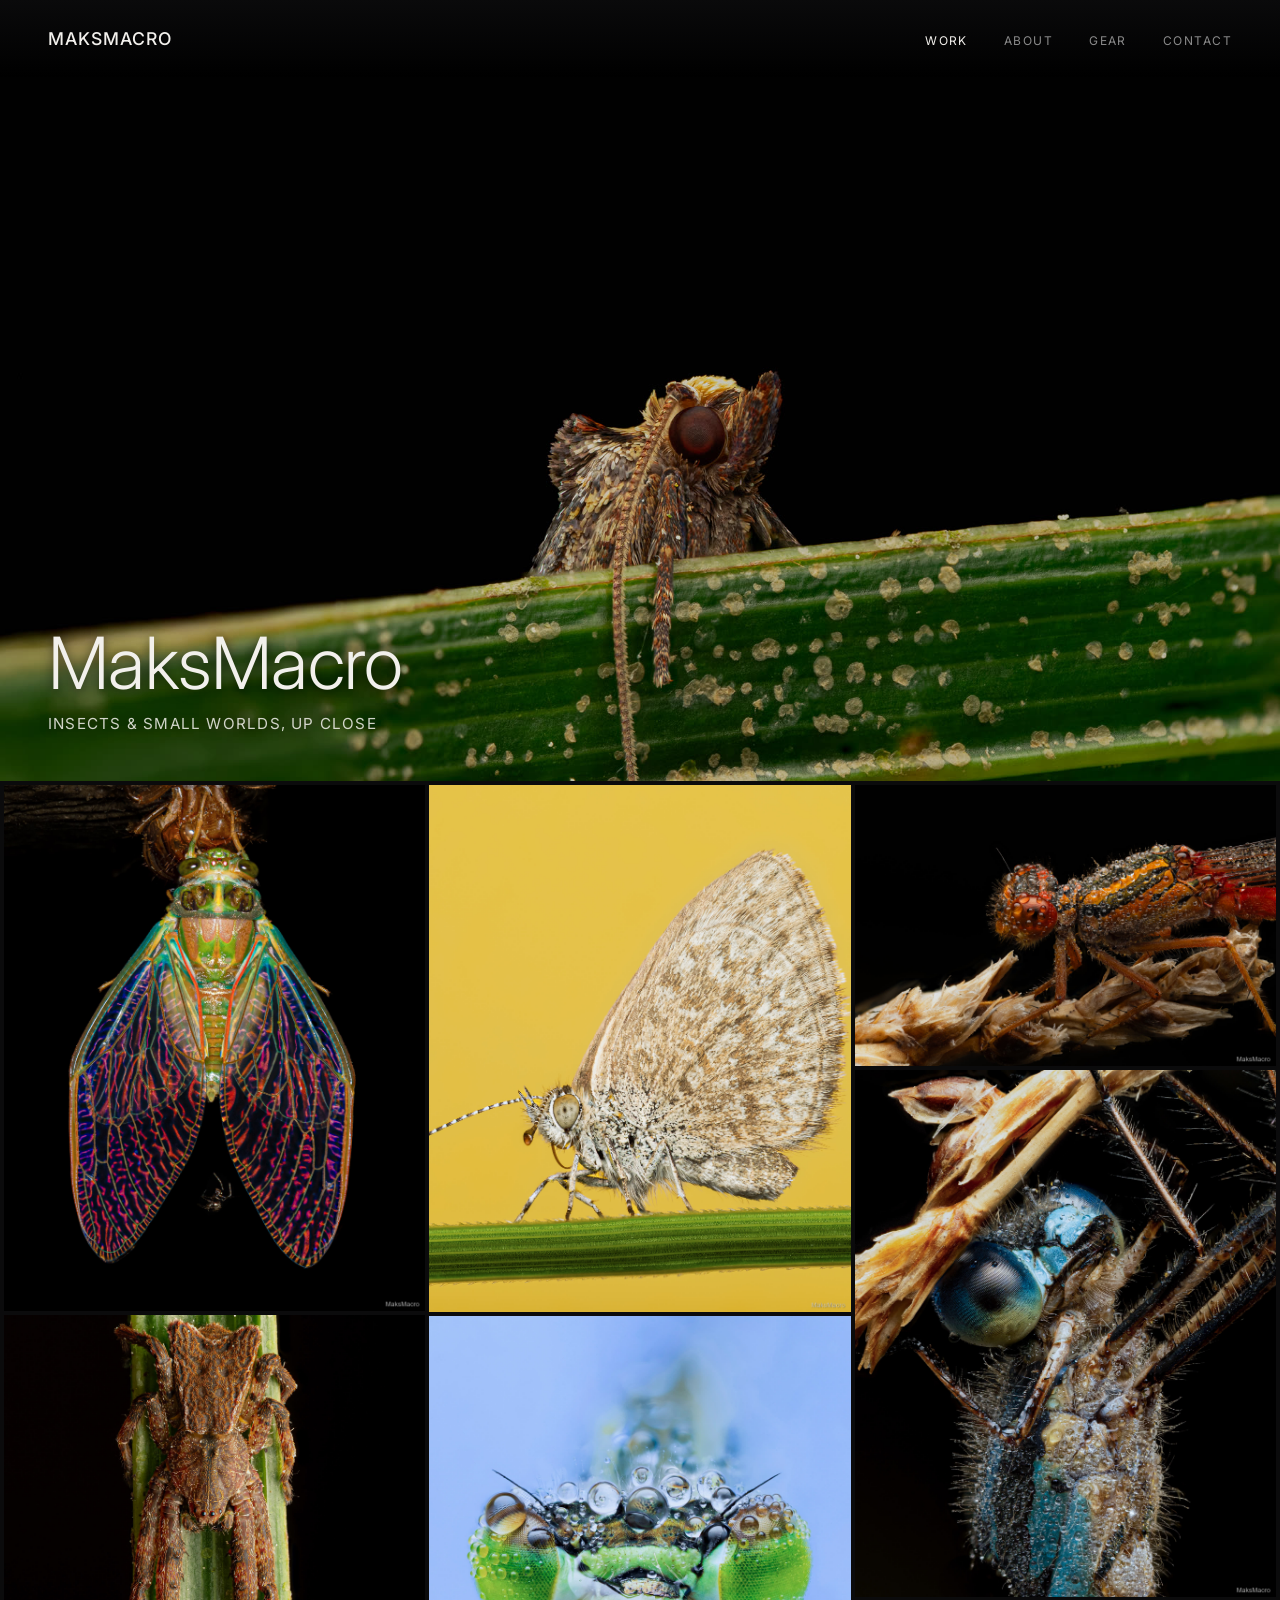
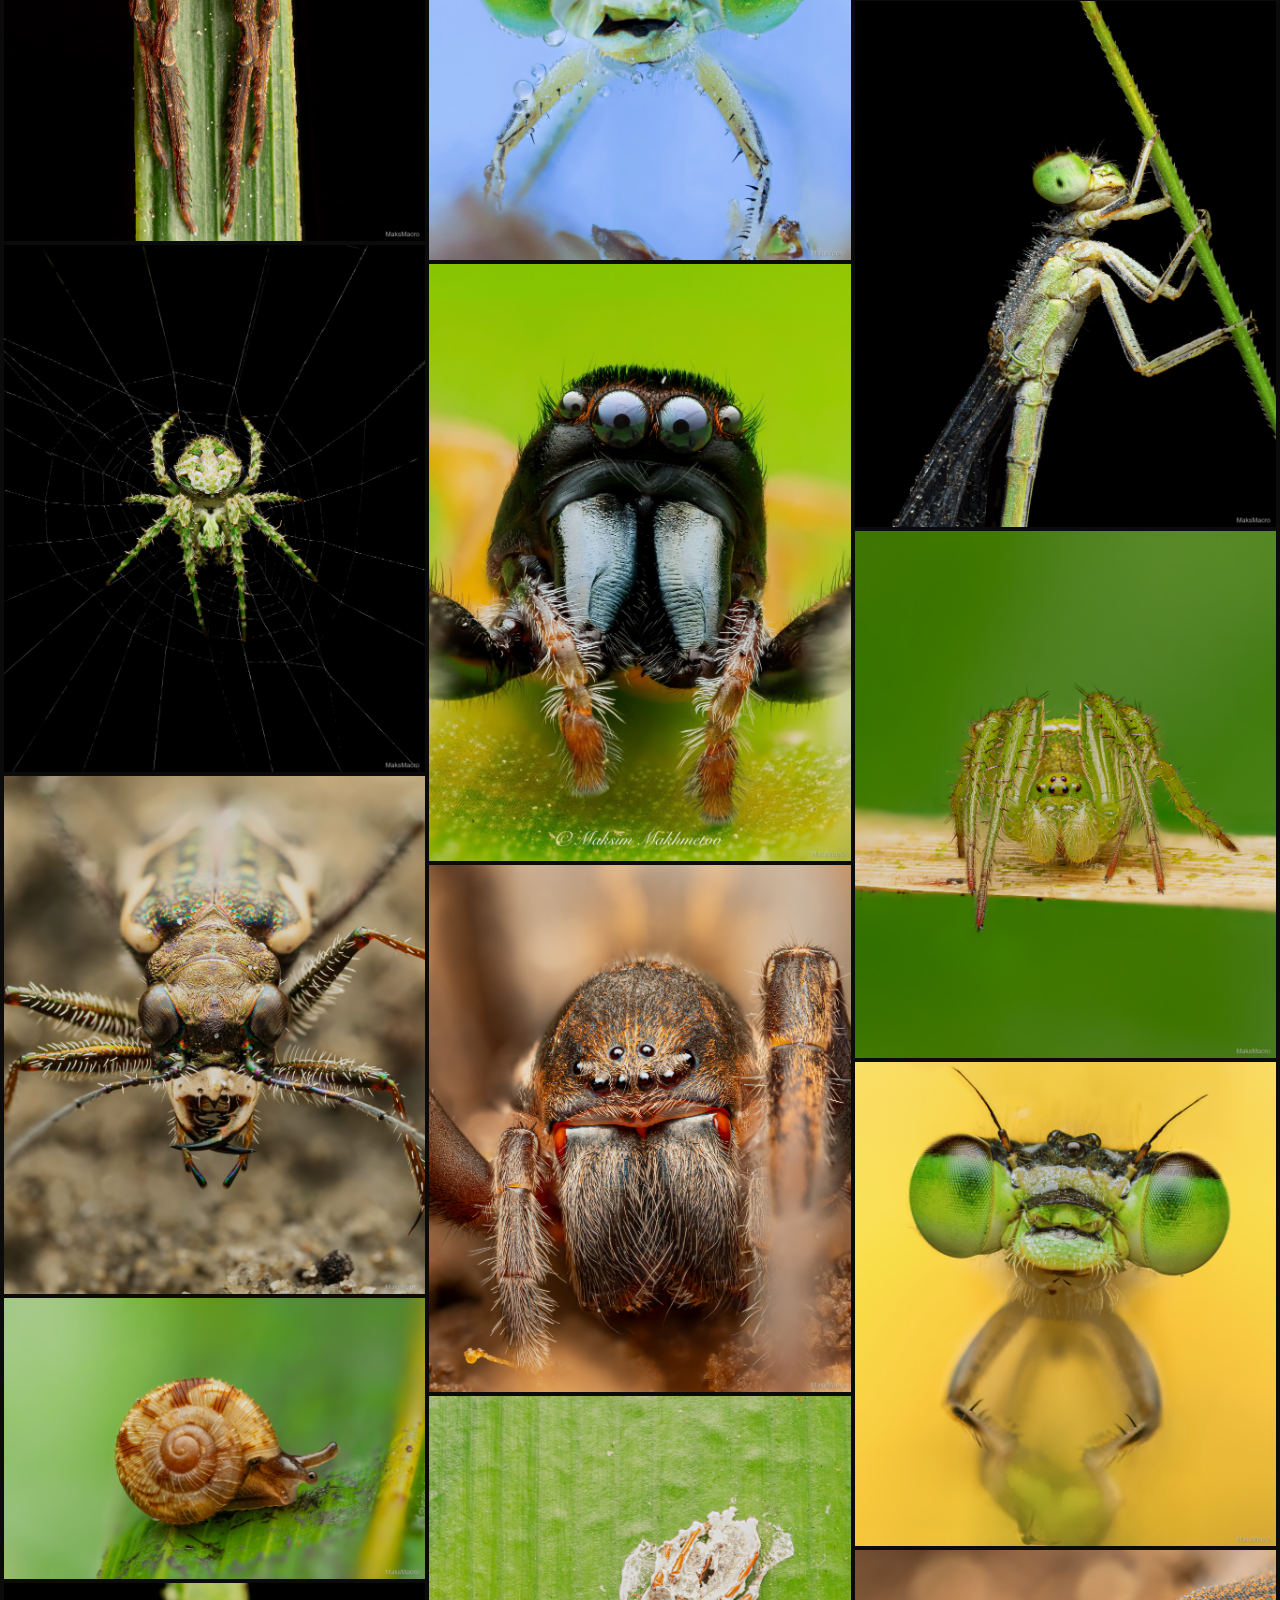
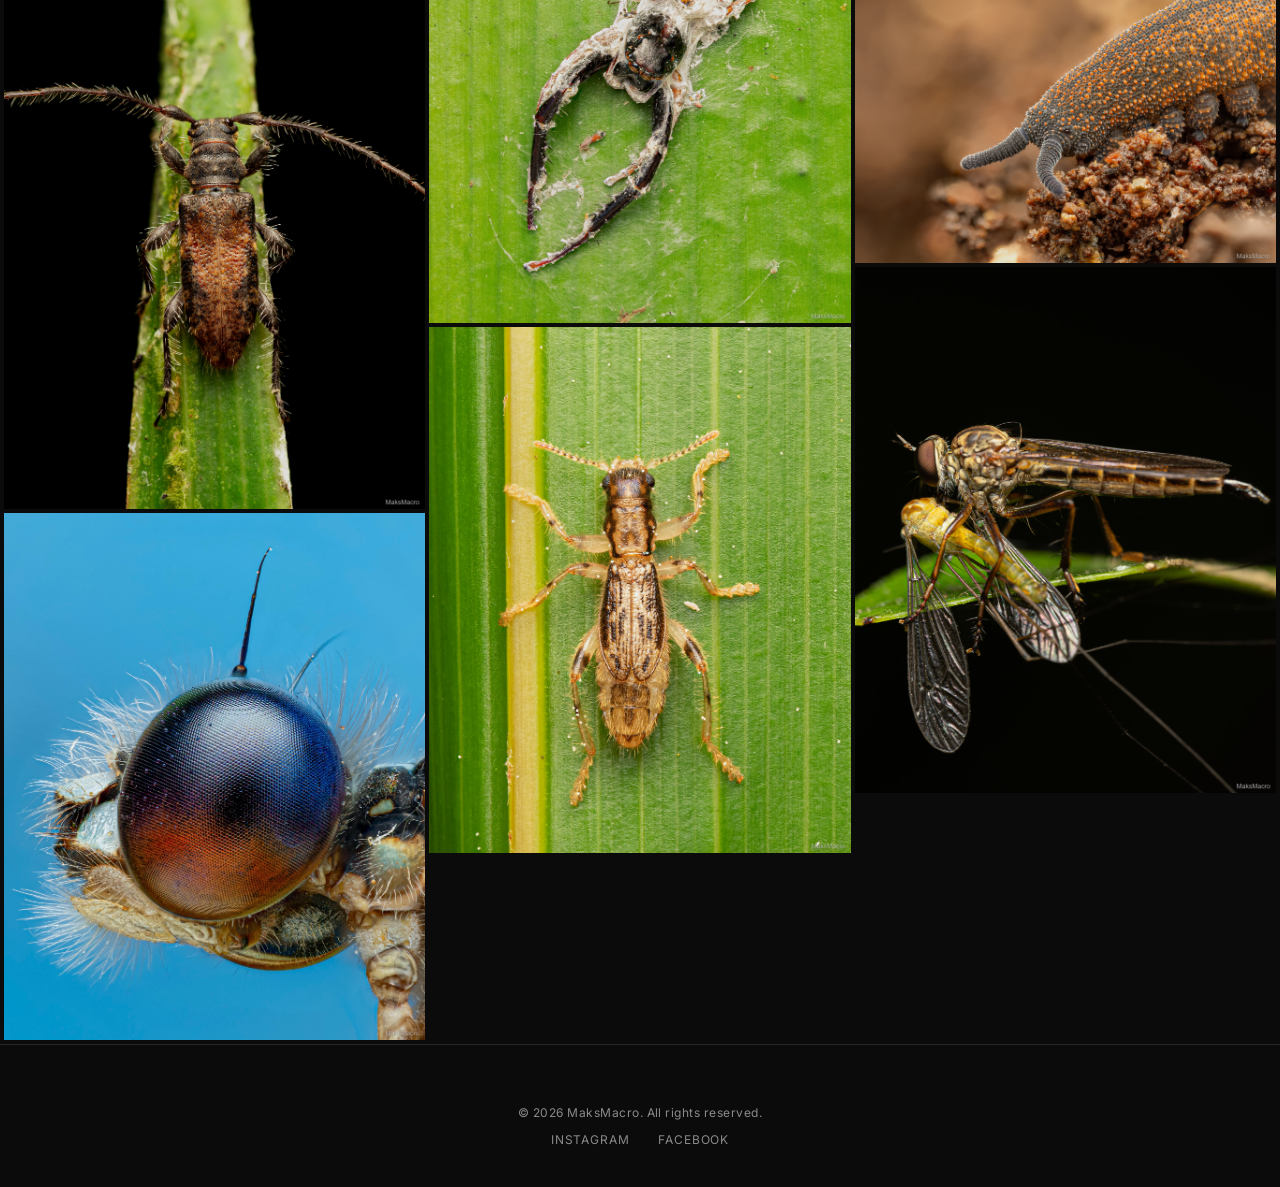
==== index.html @ b93abe4e "Initial Site" ====
<!DOCTYPE html>
<html lang="en">
<head>
<meta charset="UTF-8">
<meta name="viewport" content="width=device-width, initial-scale=1.0">
<title>MaksMacro Photography</title>
<link rel="preconnect" href="https://fonts.googleapis.com">
<link rel="preconnect" href="https://fonts.gstatic.com" crossorigin>
<link href="https://fonts.googleapis.com/css2?family=Inter:wght@300;400;500;600&display=swap" rel="stylesheet">
<link rel="icon" type="image/png" sizes="32x32" href="favicon-32.png">
<link rel="icon" type="image/png" sizes="512x512" href="favicon.png">
<link rel="stylesheet" href="style.css">
</head>
<body>
  <header>
    <a class="wordmark" href="index.html">MaksMacro</a>
    <nav>
      <a href="index.html" class="active">Work</a>
      <a href="about.html">About</a>
      <a href="gear.html">Gear</a>
      <a href="contact.html">Contact</a>
    </nav>
  </header>

  <section class="hero">
    <img class="hero-fg" src="images/macro-08.jpg" alt="Macro shot of a moth on a leaf">
    <div class="hero-caption">
      <h1>MaksMacro</h1>
      <p>Insects &amp; small worlds, up close</p>
    </div>
  </section>

  <main class="gallery">
    <figure><img src="images/Cicada.JPG" alt="Macro shot of a cicada" loading="lazy"></figure>
    <figure><img src="images/Spider.jpg" alt="Macro shot of a spider" loading="lazy"></figure>
    <figure><img src="images/cryptic-2.jpg" alt="Macro shot of a cryptic orb-weaver spider" loading="lazy"></figure>
    <figure><img src="images/tiger-portrait.jpg" alt="Macro portrait" loading="lazy"></figure>
    <figure><img src="images/snail.jpg" alt="Macro shot of a snail" loading="lazy"></figure>
    <figure><img src="images/beetles.jpg" alt="Macro shot of beetles" loading="lazy"></figure>
    <figure><img src="images/blueside.jpg" alt="Macro photograph" loading="lazy"></figure>
    <figure><img src="images/fav.jpg" alt="Macro photograph" loading="lazy"></figure>
    <figure><img src="images/greenie.jpg" alt="Macro photograph" loading="lazy"></figure>
    <figure><img src="images/workinprog-1.jpg" alt="Macro photograph" loading="lazy"></figure>
    <figure><img src="images/macro-01.jpg" alt="Macro photograph" loading="lazy"></figure>
    <figure><img src="images/macro-02.jpg" alt="Macro photograph" loading="lazy"></figure>
    <figure><img src="images/macro-03.jpg" alt="Macro photograph" loading="lazy"></figure>
    <figure><img src="images/macro-04.jpg" alt="Macro photograph" loading="lazy"></figure>
    <figure><img src="images/macro-05.jpg" alt="Macro photograph" loading="lazy"></figure>
    <figure><img src="images/macro-06.jpg" alt="Macro photograph" loading="lazy"></figure>
    <figure><img src="images/macro-07.jpg" alt="Macro photograph" loading="lazy"></figure>
    <figure><img src="images/macro-09.jpg" alt="Macro photograph" loading="lazy"></figure>
    <figure><img src="images/velvet.jpg" alt="Macro shot of a velvet worm" loading="lazy"></figure>
    <figure><img src="images/macro-10.jpg" alt="Macro photograph" loading="lazy"></figure>
  </main>

  <div class="lightbox" id="lightbox">
    <button class="lb-close" aria-label="Close">&times;</button>
    <button class="lb-prev" aria-label="Previous">&#10094;</button>
    <img id="lightbox-img" src="" alt="">
    <button class="lb-next" aria-label="Next">&#10095;</button>
  </div>

  <footer>
    <p>&copy; 2026 MaksMacro. All rights reserved.</p>
    <div class="socials">
      <a href="https://www.instagram.com/maks_macro/" target="_blank" rel="noopener">Instagram</a>
      <a href="https://www.facebook.com/people/MaksMacro/61593392133155/" target="_blank" rel="noopener">Facebook</a>
    </div>
  </footer>

  <script src="lightbox.js"></script>
</body>
</html>
---- style.css ----
:root {
  --bg: #0b0b0c;
  --fg: #f2f0ec;
  --muted: #8a8a8a;
  --line: #262626;
}

* { box-sizing: border-box; }

body {
  margin: 0;
  background: var(--bg);
  color: var(--fg);
  font-family: 'Inter', system-ui, sans-serif;
}

h1, h2 {
  font-family: 'Inter', system-ui, sans-serif;
  font-weight: 300;
  letter-spacing: -0.01em;
  margin: 0;
}

header {
  display: flex;
  justify-content: space-between;
  align-items: center;
  padding: 1.75rem 3rem;
  flex-wrap: wrap;
  gap: 1rem;
  position: sticky;
  top: 0;
  z-index: 10;
  background: linear-gradient(to bottom, rgba(11,11,12,0.9), rgba(11,11,12,0));
  backdrop-filter: blur(6px);
}

.wordmark {
  font-family: 'Inter', system-ui, sans-serif;
  font-weight: 500;
  font-size: 1.1rem;
  letter-spacing: 0.06em;
  text-transform: uppercase;
  color: var(--fg);
  text-decoration: none;
}

nav a {
  color: var(--muted);
  text-decoration: none;
  margin-left: 2rem;
  font-size: 0.75rem;
  letter-spacing: 0.12em;
  text-transform: uppercase;
  transition: color 0.2s ease;
}

nav a:hover,
nav a.active { color: var(--fg); }

.hero {
  position: relative;
  height: 88vh;
  min-height: 420px;
  max-height: 900px;
  margin-top: -5.5rem;
  background: #000;
}

.hero img {
  position: absolute;
  top: 0;
  left: 0;
  width: 100%;
  height: 100%;
  display: block;
}

.hero-fg {
  object-fit: cover;
  object-position: center;
  filter: brightness(0.85);
}

.hero-caption {
  position: absolute;
  left: 3rem;
  bottom: 3rem;
  text-shadow: 0 2px 12px rgba(0,0,0,0.6);
}

.hero-caption h1 {
  font-size: clamp(2.4rem, 6vw, 4.5rem);
}

.hero-caption p {
  margin: 0.5rem 0 0;
  color: var(--fg);
  font-size: 0.95rem;
  letter-spacing: 0.08em;
  text-transform: uppercase;
  opacity: 0.85;
}

.gallery {
  columns: 3 320px;
  column-gap: 4px;
  padding: 4px;
}

.gallery figure {
  margin: 0 0 4px;
  break-inside: avoid;
}

.gallery img {
  display: block;
  width: 100%;
  height: auto;
  cursor: zoom-in;
  transition: transform 0.5s ease;
}

.gallery figure:hover img {
  transform: scale(1.02);
}

.gallery figure:hover img {
  transform: scale(1.04);
}

.page {
  max-width: 900px;
  margin: 0 auto;
  padding: 5rem 3rem;
  line-height: 1.7;
}

.page h2 {
  font-size: 2.4rem;
  margin-bottom: 1.25rem;
}

.page p {
  color: #cfcfcf;
}

.about {
  display: grid;
  grid-template-columns: 1fr 1.2fr;
  gap: 3rem;
  align-items: center;
}

.about img {
  width: 100%;
  height: auto;
  display: block;
  border: 1px solid var(--line);
}

@media (max-width: 720px) {
  .about { grid-template-columns: 1fr; }
}

.contact {
  text-align: center;
}

.contact .email {
  display: inline-block;
  margin-top: 1.5rem;
  font-family: 'Inter', system-ui, sans-serif;
  font-weight: 300;
  font-size: 1.6rem;
  color: var(--fg);
  text-decoration: none;
  border-bottom: 1px solid var(--line);
  padding-bottom: 0.25rem;
}

.contact .email:hover { border-color: var(--fg); }

.contact .socials {
  margin-top: 2.5rem;
}

footer {
  text-align: center;
  color: var(--muted);
  font-size: 0.75rem;
  letter-spacing: 0.04em;
  padding: 3rem 2rem 2.5rem;
  border-top: 1px solid var(--line);
}

.socials {
  margin-top: 0.75rem;
}

.socials a {
  color: var(--muted);
  text-decoration: none;
  margin: 0 0.75rem;
  font-size: 0.75rem;
  letter-spacing: 0.08em;
  text-transform: uppercase;
}

.socials a:hover { color: var(--fg); }

.lightbox {
  display: none;
  position: fixed;
  inset: 0;
  background: rgba(0,0,0,0.92);
  z-index: 100;
  align-items: center;
  justify-content: center;
}

.lightbox.open { display: flex; }

.lightbox img {
  max-width: 90vw;
  max-height: 90vh;
  object-fit: contain;
}

.lb-close, .lb-prev, .lb-next {
  position: absolute;
  background: none;
  border: none;
  color: var(--fg);
  font-size: 2rem;
  cursor: pointer;
  padding: 1rem;
  opacity: 0.8;
}

.lb-close:hover, .lb-prev:hover, .lb-next:hover { opacity: 1; }

.lb-close { top: 0.5rem; right: 1rem; }
.lb-prev { left: 0.5rem; top: 50%; transform: translateY(-50%); }
.lb-next { right: 0.5rem; top: 50%; transform: translateY(-50%); }

@media (max-width: 600px) {
  .lb-prev, .lb-next { font-size: 1.4rem; padding: 0.5rem; }
}

.contact-form {
  display: flex;
  flex-direction: column;
  gap: 1rem;
  max-width: 420px;
  margin: 2.5rem auto 0;
  text-align: left;
}

.contact-form input,
.contact-form textarea {
  background: #161616;
  border: 1px solid var(--line);
  color: var(--fg);
  padding: 0.75rem 1rem;
  font-family: 'Inter', system-ui, sans-serif;
  font-size: 0.95rem;
  border-radius: 2px;
}

.contact-form input:focus,
.contact-form textarea:focus {
  outline: none;
  border-color: var(--fg);
}

.contact-form button {
  background: var(--fg);
  color: var(--bg);
  border: none;
  padding: 0.75rem;
  font-family: 'Inter', system-ui, sans-serif;
  font-size: 0.8rem;
  letter-spacing: 0.1em;
  text-transform: uppercase;
  cursor: pointer;
  border-radius: 2px;
}

.contact-form button:hover { opacity: 0.85; }

.gear-list {
  list-style: none;
  margin: 2.5rem 0 0;
  padding: 0;
  display: grid;
  gap: 1.5rem;
}

.gear-list li {
  padding-bottom: 1.5rem;
  border-bottom: 1px solid var(--line);
}

.gear-list h3 {
  margin: 0 0 0.25rem;
  font-size: 0.75rem;
  letter-spacing: 0.1em;
  text-transform: uppercase;
  color: var(--muted);
  font-weight: 400;
}

.gear-list p {
  margin: 0;
  font-size: 1.1rem;
}

.gear-list a {
  color: var(--fg);
}
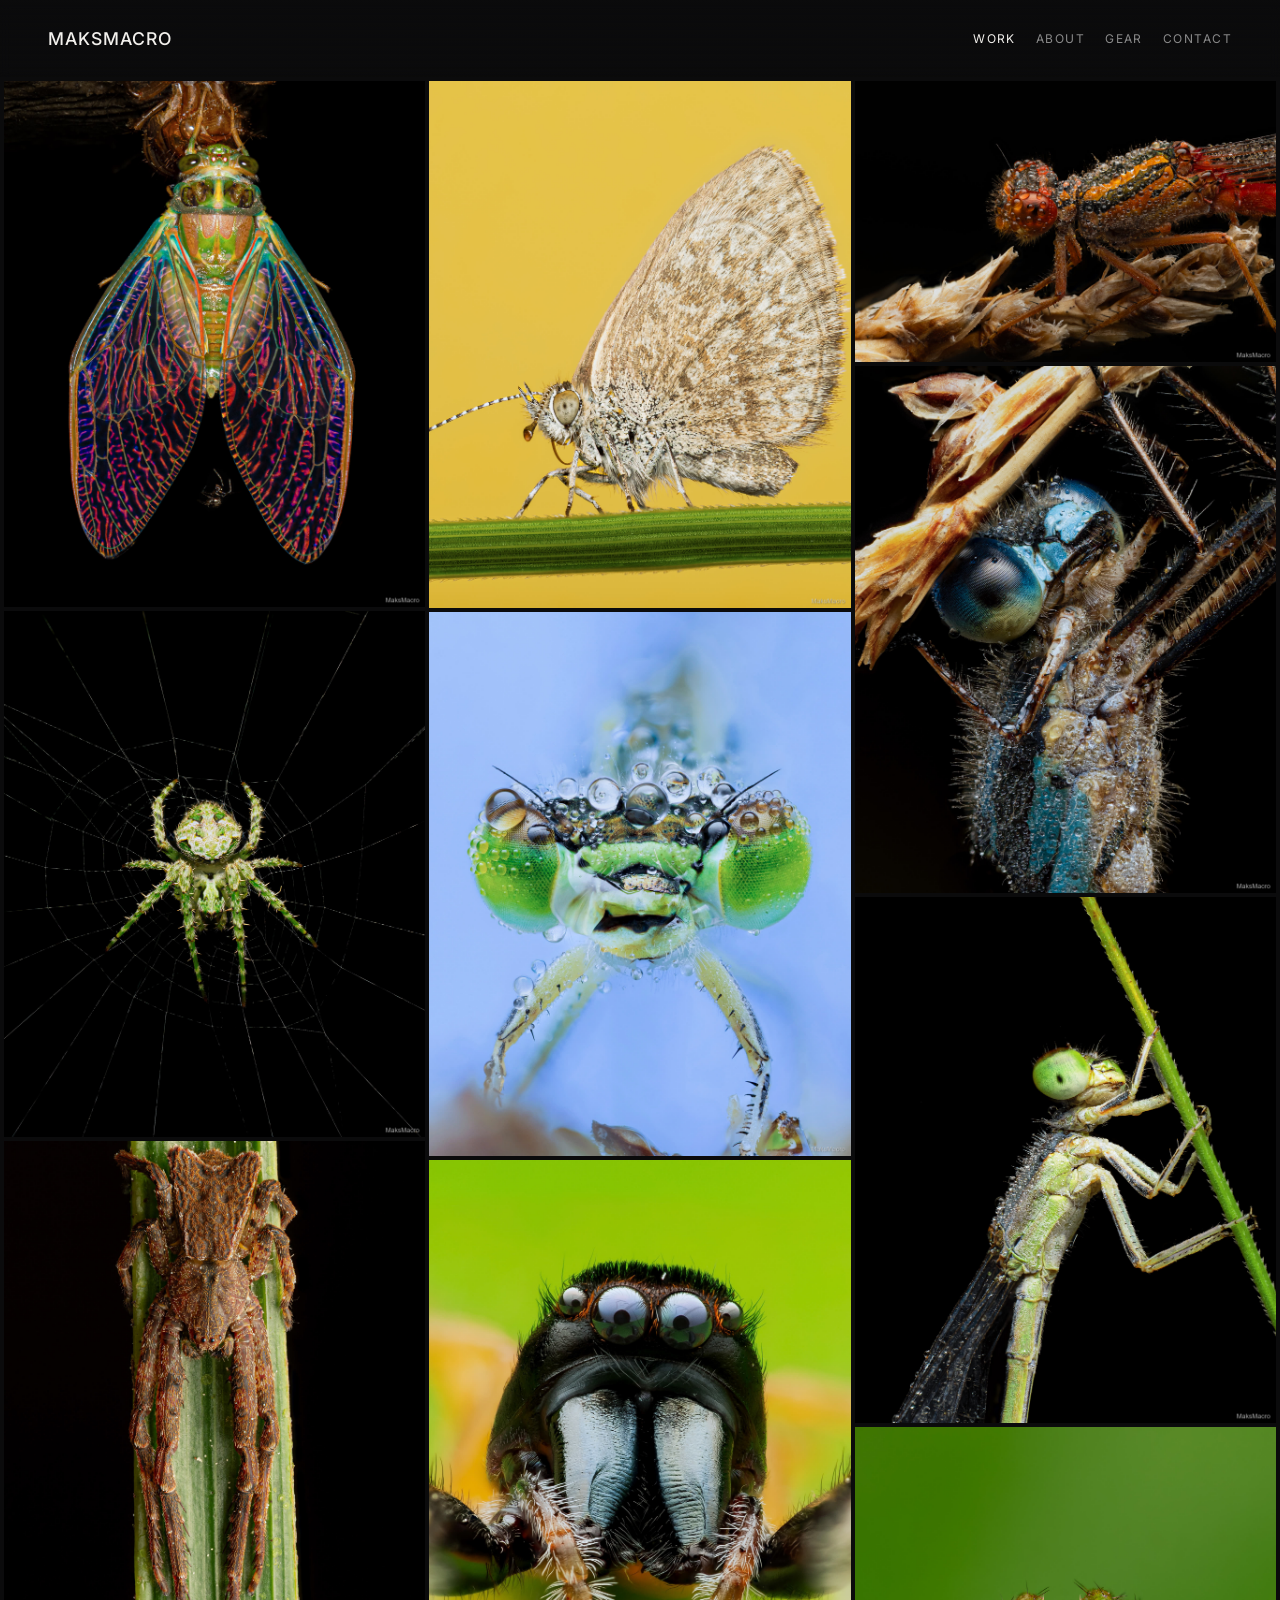
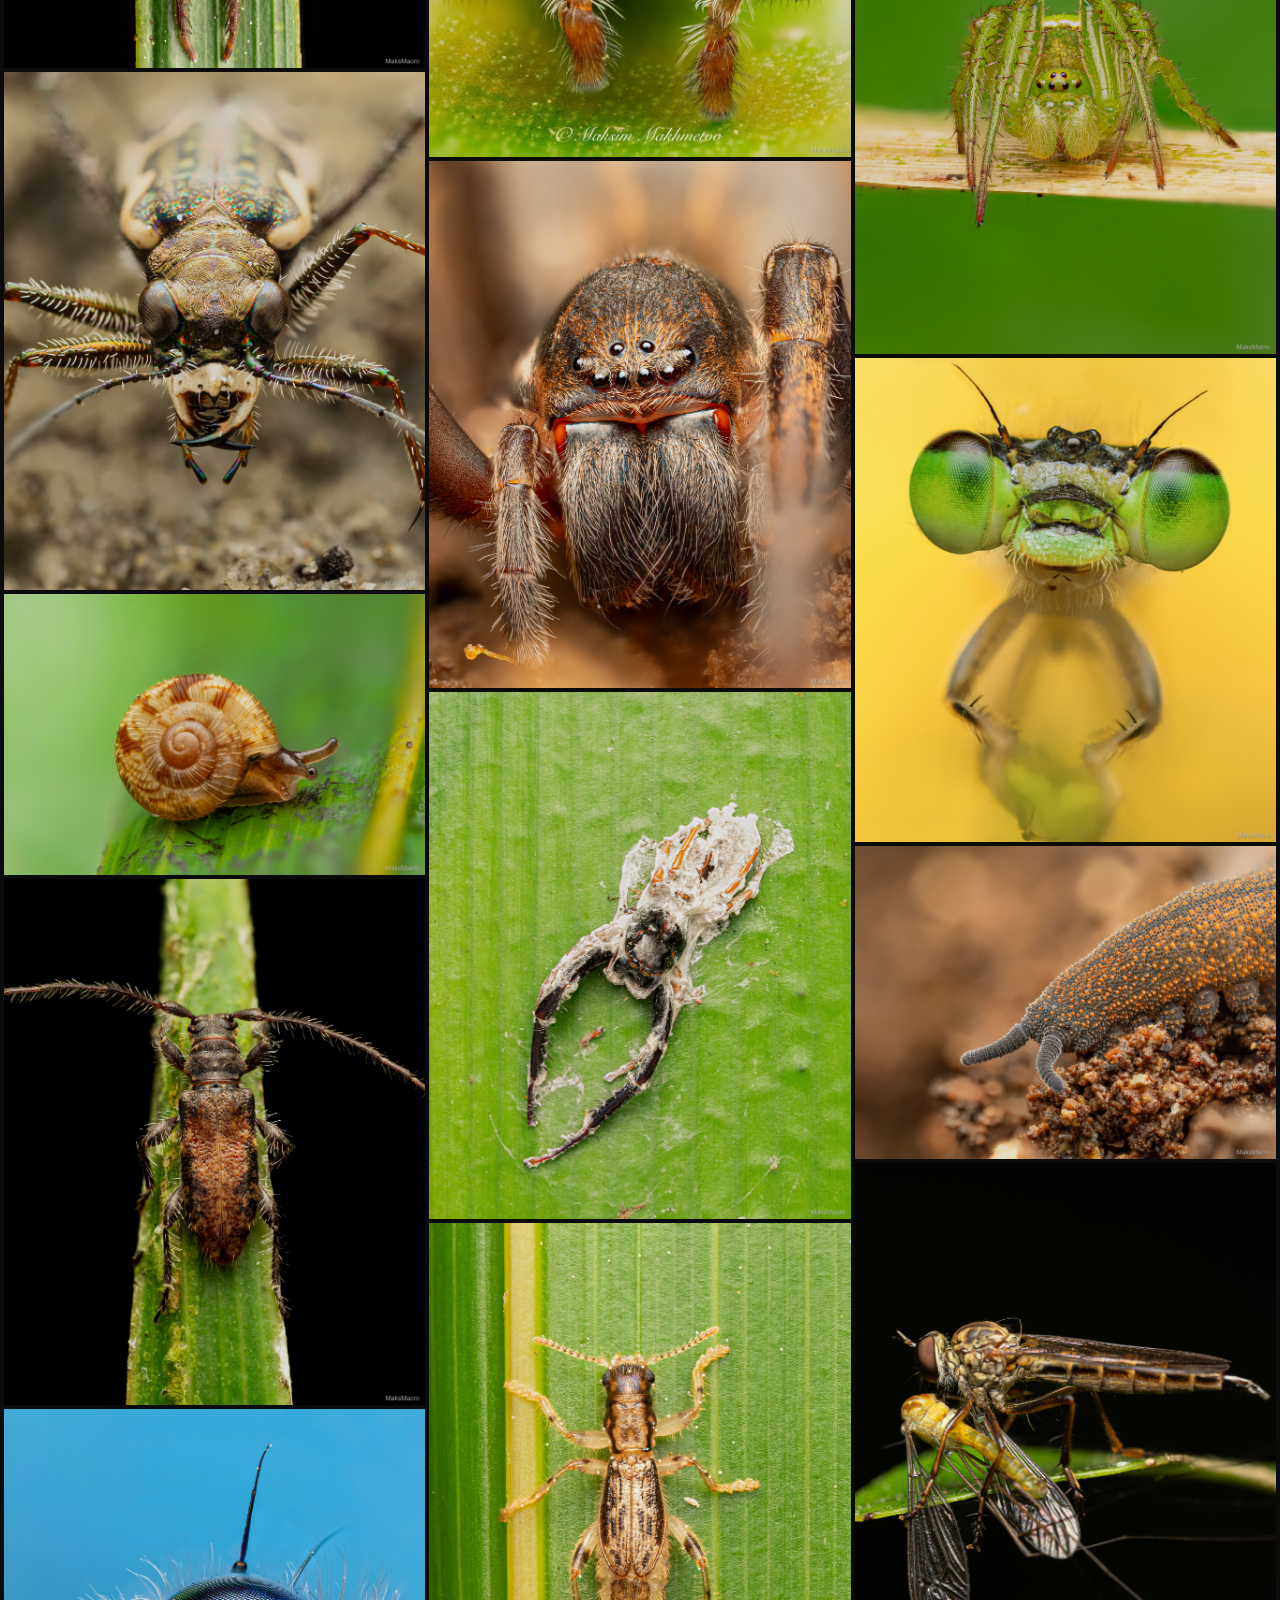
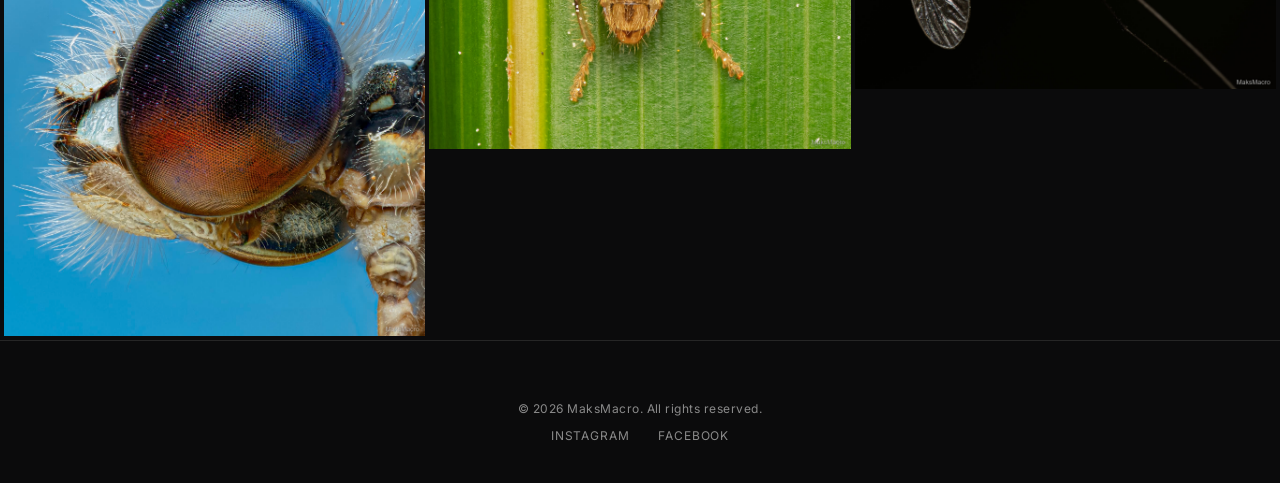
==== commit ccf91d5a: "Remove hero section, reorder gallery, fix mobile nav wrap" ====
--- a/index.html
+++ b/index.html
@@ -22,18 +22,10 @@
     </nav>
   </header>
 
-  <section class="hero">
-    <img class="hero-fg" src="images/macro-08.jpg" alt="Macro shot of a moth on a leaf">
-    <div class="hero-caption">
-      <h1>MaksMacro</h1>
-      <p>Insects &amp; small worlds, up close</p>
-    </div>
-  </section>
-
   <main class="gallery">
     <figure><img src="images/Cicada.JPG" alt="Macro shot of a cicada" loading="lazy"></figure>
+    <figure><img src="images/cryptic-2.jpg" alt="Macro shot of a cryptic orb-weaver spider" loading="lazy"></figure>
     <figure><img src="images/Spider.jpg" alt="Macro shot of a spider" loading="lazy"></figure>
-    <figure><img src="images/cryptic-2.jpg" alt="Macro shot of a cryptic orb-weaver spider" loading="lazy"></figure>
     <figure><img src="images/tiger-portrait.jpg" alt="Macro portrait" loading="lazy"></figure>
     <figure><img src="images/snail.jpg" alt="Macro shot of a snail" loading="lazy"></figure>
     <figure><img src="images/beetles.jpg" alt="Macro shot of beetles" loading="lazy"></figure>
--- a/style.css
+++ b/style.css
@@ -26,7 +26,6 @@
   justify-content: space-between;
   align-items: center;
   padding: 1.75rem 3rem;
-  flex-wrap: wrap;
   gap: 1rem;
   position: sticky;
   top: 0;
@@ -43,16 +42,30 @@
   text-transform: uppercase;
   color: var(--fg);
   text-decoration: none;
+  flex-shrink: 0;
+}
+
+nav {
+  display: flex;
+  flex-wrap: wrap;
+  justify-content: flex-end;
+  gap: 0.75rem 1.25rem;
 }
 
 nav a {
   color: var(--muted);
   text-decoration: none;
-  margin-left: 2rem;
   font-size: 0.75rem;
   letter-spacing: 0.12em;
   text-transform: uppercase;
   transition: color 0.2s ease;
+}
+
+@media (max-width: 480px) {
+  header { padding: 1.25rem 1.25rem; }
+  .wordmark { font-size: 0.95rem; }
+  nav { gap: 0.5rem 0.9rem; }
+  nav a { font-size: 0.68rem; }
 }
 
 nav a:hover,
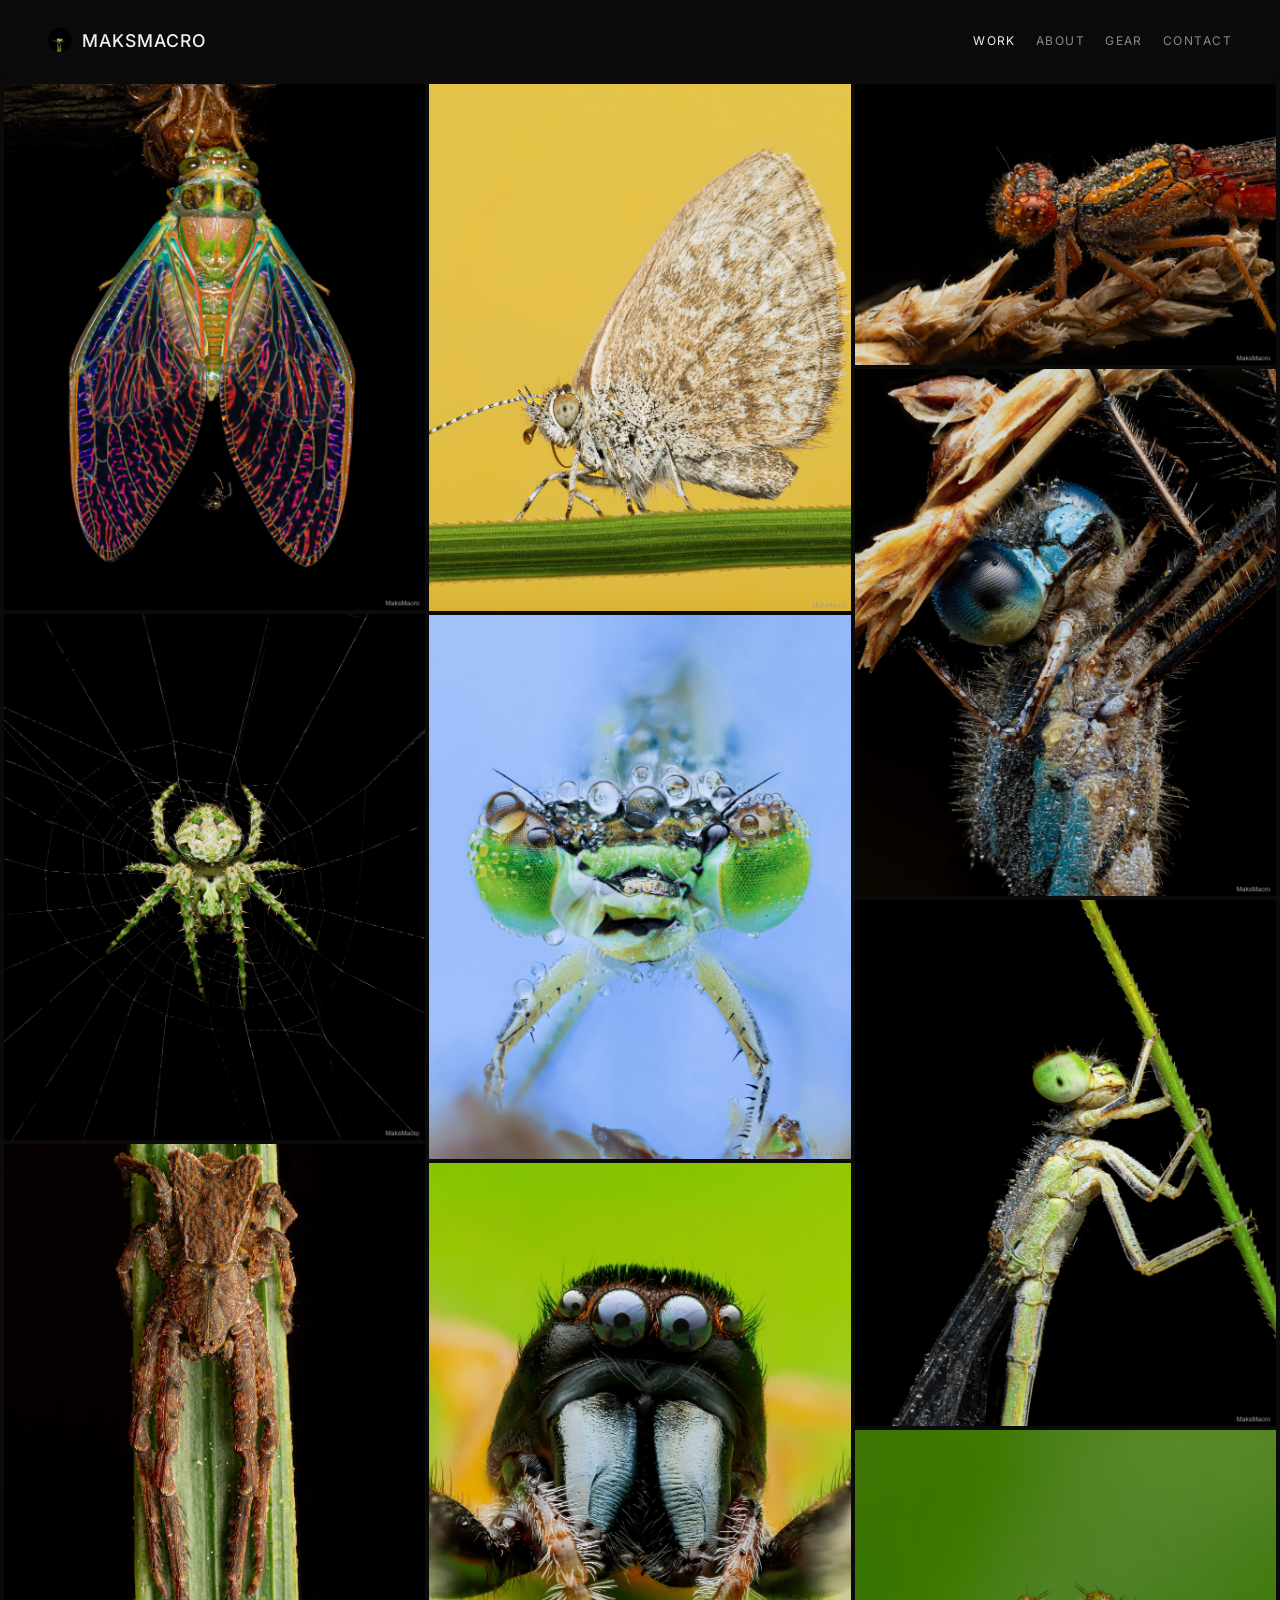
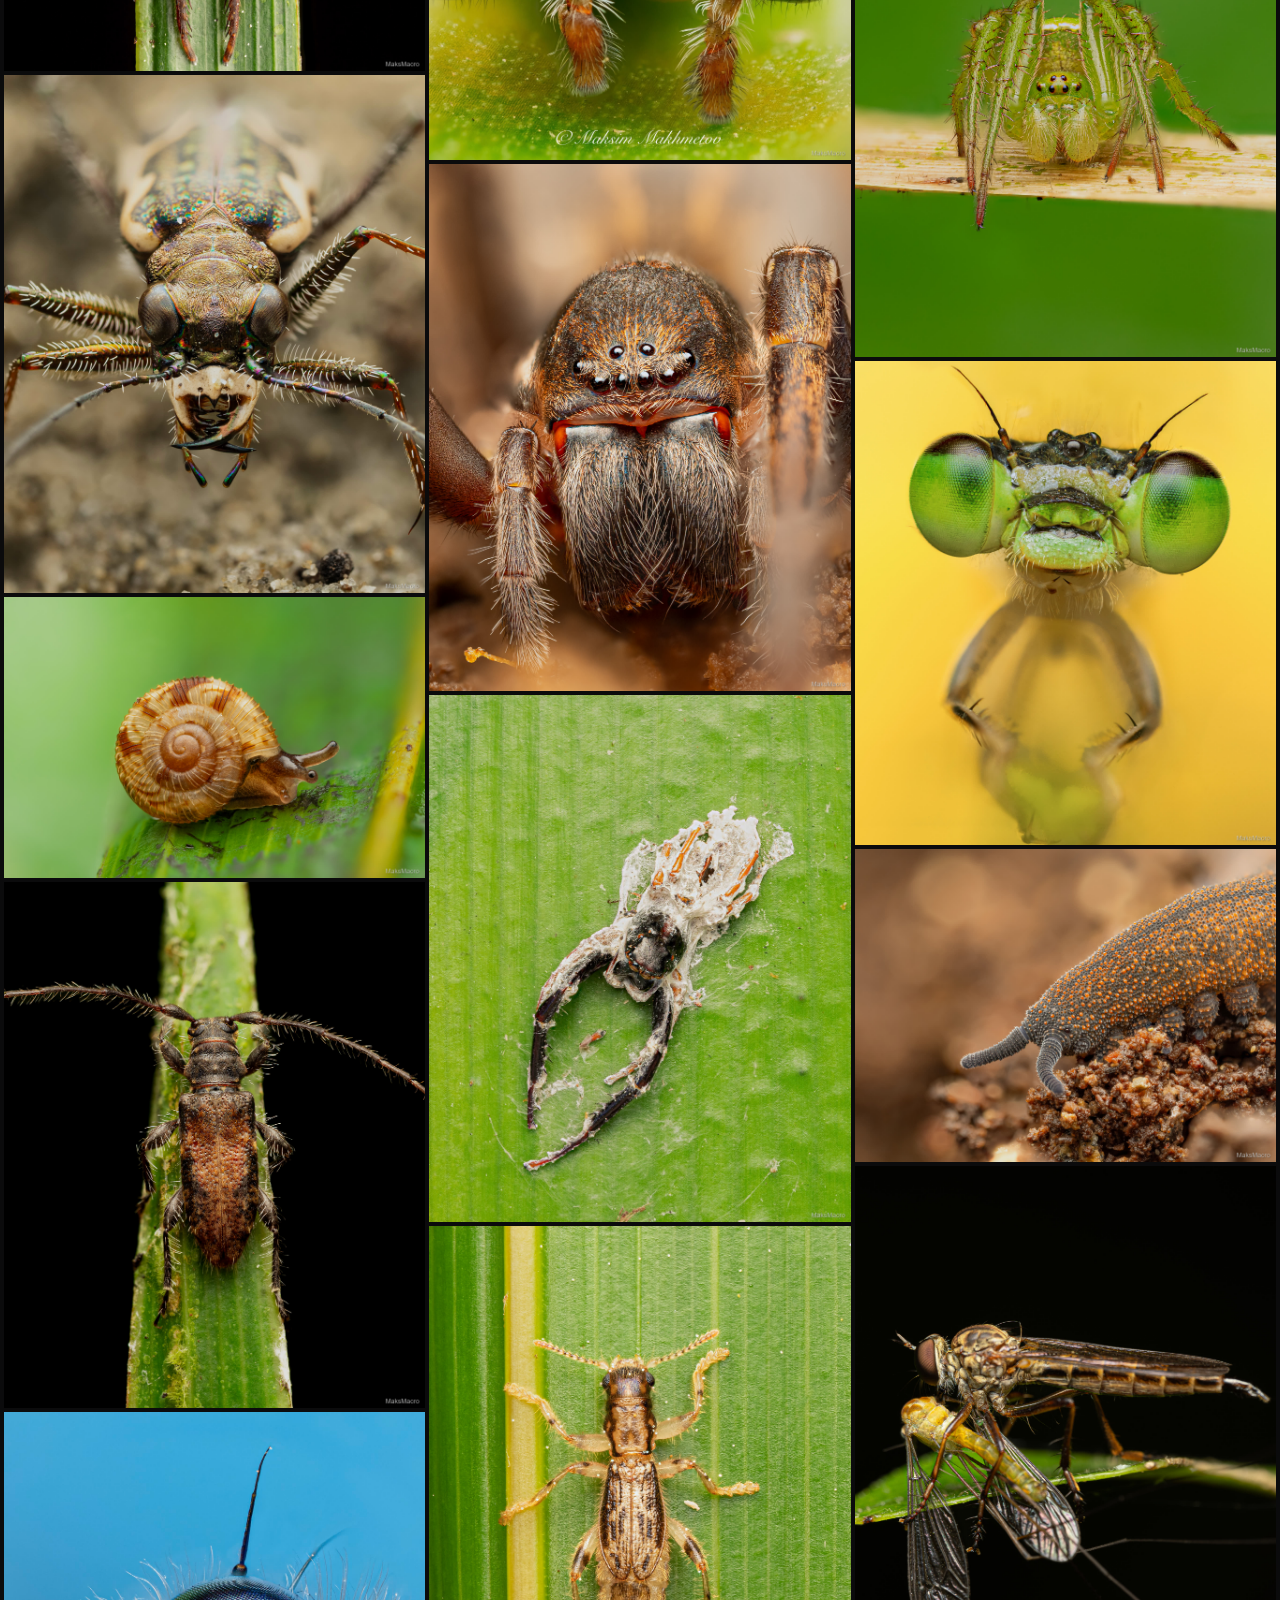
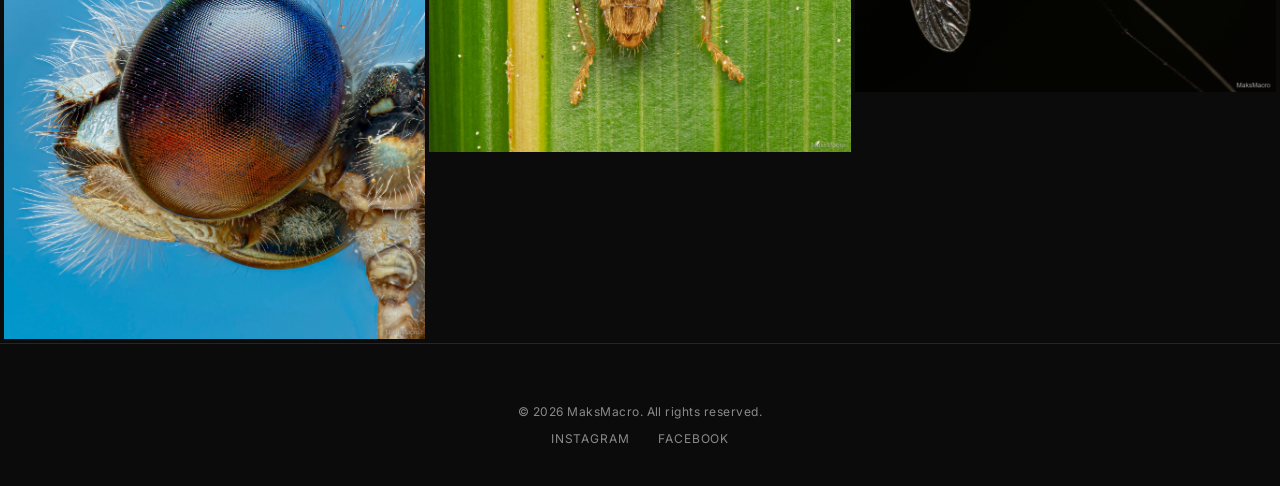
==== commit f71673d5: "Add favicon icon next to wordmark in header" ====
--- a/index.html
+++ b/index.html
@@ -13,7 +13,7 @@
 </head>
 <body>
   <header>
-    <a class="wordmark" href="index.html">MaksMacro</a>
+    <a class="wordmark" href="index.html"><img src="favicon-32.png" alt="" class="wordmark-icon">MaksMacro</a>
     <nav>
       <a href="index.html" class="active">Work</a>
       <a href="about.html">About</a>
--- a/style.css
+++ b/style.css
@@ -35,6 +35,9 @@
 }
 
 .wordmark {
+  display: flex;
+  align-items: center;
+  gap: 0.6rem;
   font-family: 'Inter', system-ui, sans-serif;
   font-weight: 500;
   font-size: 1.1rem;
@@ -43,6 +46,13 @@
   color: var(--fg);
   text-decoration: none;
   flex-shrink: 0;
+}
+
+.wordmark-icon {
+  width: 24px;
+  height: 24px;
+  border-radius: 50%;
+  object-fit: cover;
 }
 
 nav {
@@ -62,9 +72,16 @@
 }
 
 @media (max-width: 480px) {
-  header { padding: 1.25rem 1.25rem; }
+  header {
+    flex-direction: column;
+    padding: 1.25rem 1.25rem;
+  }
   .wordmark { font-size: 0.95rem; }
-  nav { gap: 0.5rem 0.9rem; }
+  nav {
+    width: 100%;
+    justify-content: center;
+    gap: 0.5rem 0.9rem;
+  }
   nav a { font-size: 0.68rem; }
 }
 
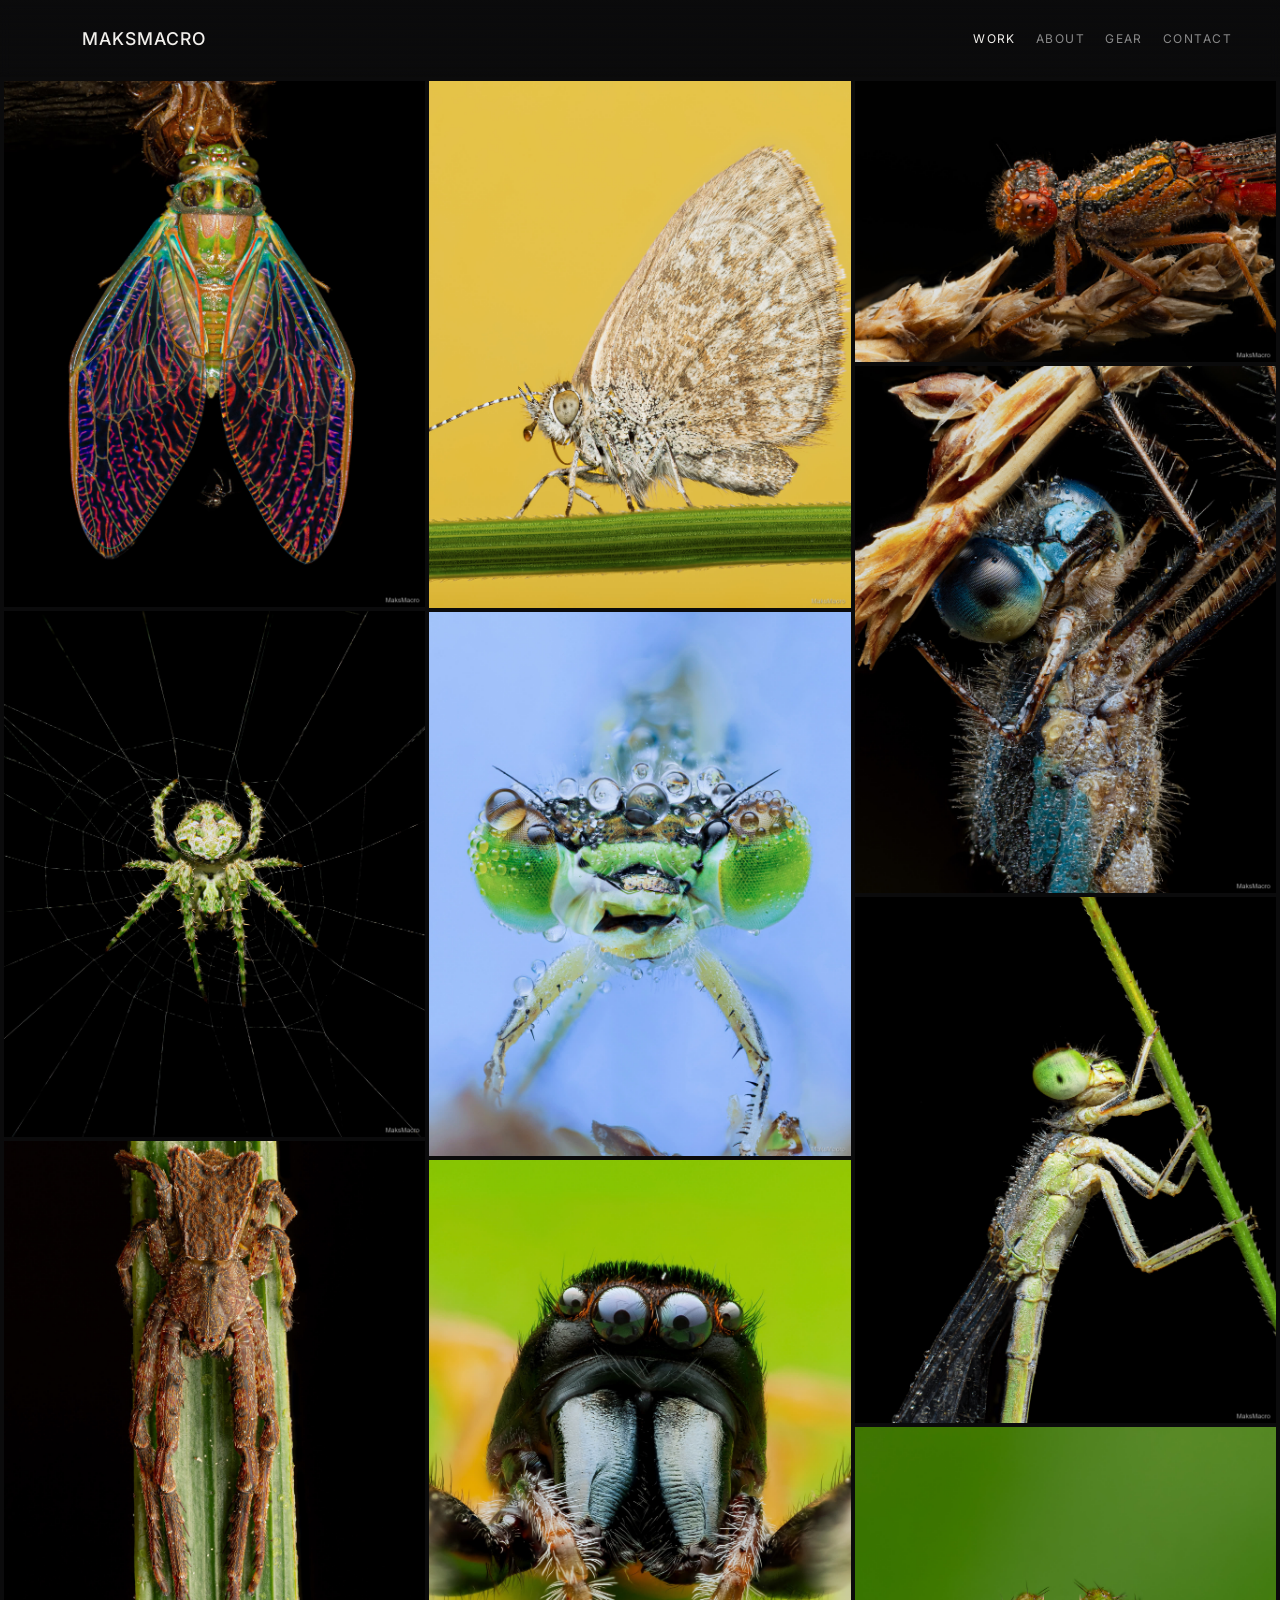
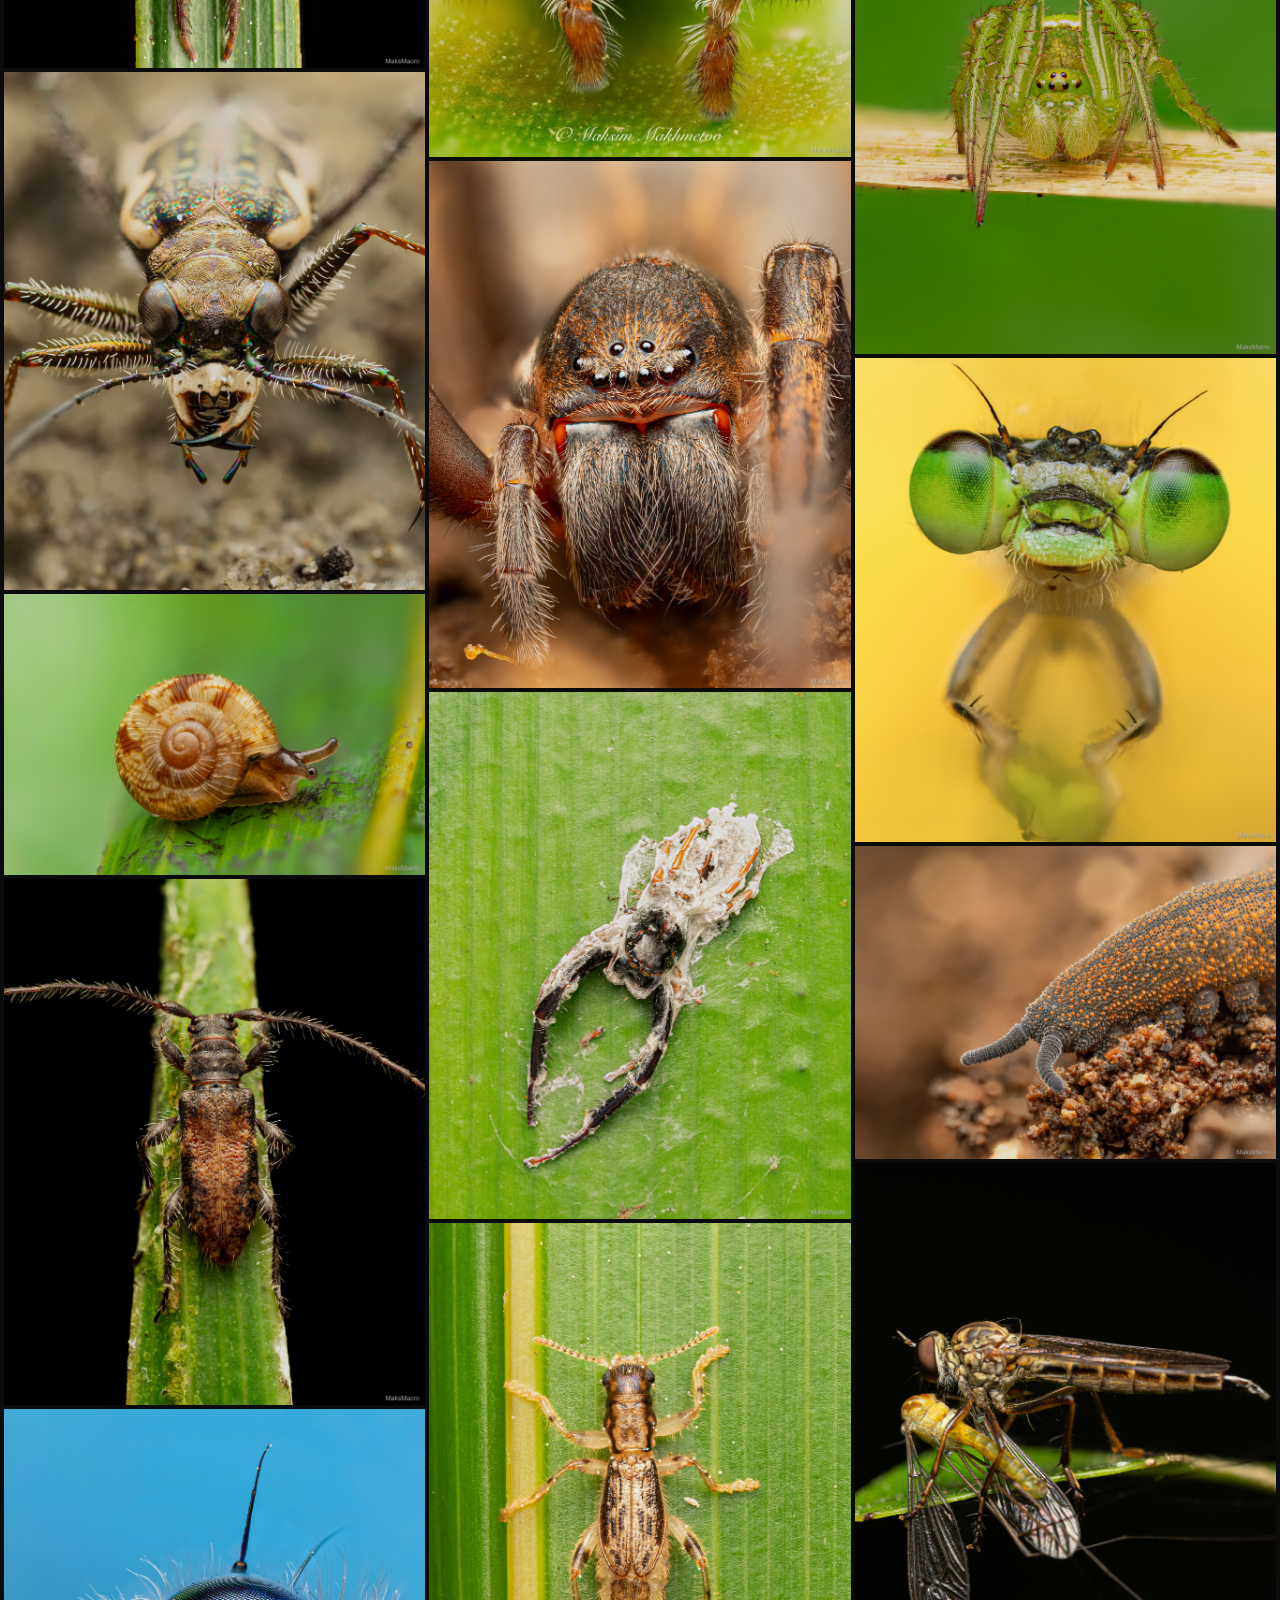
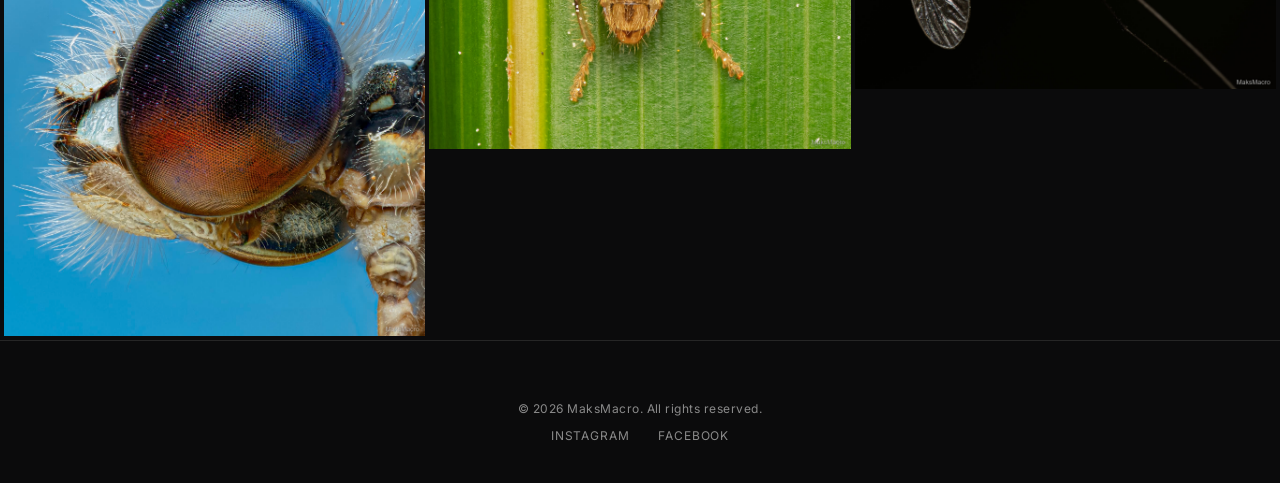
==== commit 918d9aca: "Remove header favicon icon, keep wordmark offset" ====
--- a/index.html
+++ b/index.html
@@ -13,7 +13,7 @@
 </head>
 <body>
   <header>
-    <a class="wordmark" href="index.html"><img src="favicon-32.png" alt="" class="wordmark-icon">MaksMacro</a>
+    <a class="wordmark" href="index.html">MaksMacro</a>
     <nav>
       <a href="index.html" class="active">Work</a>
       <a href="about.html">About</a>
--- a/style.css
+++ b/style.css
@@ -35,9 +35,8 @@
 }
 
 .wordmark {
-  display: flex;
-  align-items: center;
-  gap: 0.6rem;
+  display: block;
+  padding-left: 2.1rem;
   font-family: 'Inter', system-ui, sans-serif;
   font-weight: 500;
   font-size: 1.1rem;
@@ -46,13 +45,6 @@
   color: var(--fg);
   text-decoration: none;
   flex-shrink: 0;
-}
-
-.wordmark-icon {
-  width: 24px;
-  height: 24px;
-  border-radius: 50%;
-  object-fit: cover;
 }
 
 nav {
